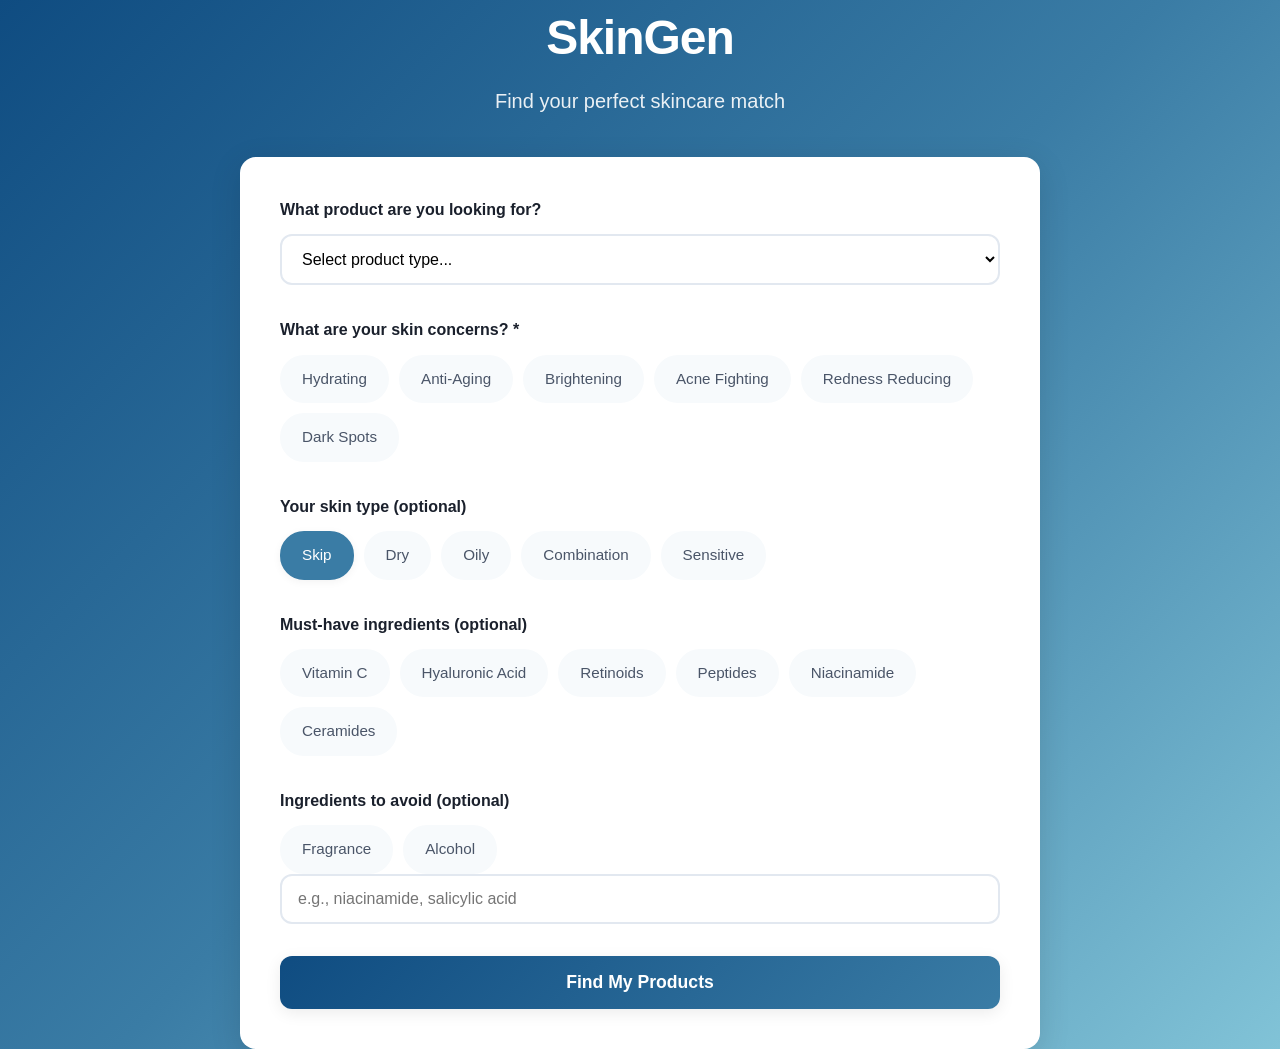
==== src/SkinGen.API/wwwroot/results.html @ 31e87563 "fixed wwwroot" ====
<!DOCTYPE html>
<html lang="en">
<head>
    <meta charset="UTF-8">
    <meta name="viewport" content="width=device-width, initial-scale=1.0">
    <title>SkinGen - Your Recommendations</title>
    <link rel="stylesheet" href="css/style.css">
</head>
<body class="results-page">
    <div class="container">
        <div class="results-header">
            <button class="btn-back" onclick="window.location.href='index.html'">
                ← New Search
            </button>
            <div id="resultsStats"></div>
        </div>

        <div id="resultsGrid" class="results-grid">
            <div class="loading">Finding your perfect products...</div>
        </div>
    </div>

    <script src="js/results.js"></script>
</body>
</html>
---- src/SkinGen.API/wwwroot/css/style.css ----
* {
    margin: 0;
    padding: 0;
    box-sizing: border-box;
}

:root {
    --gradient-start: #0f4c81;
    --gradient-mid: #3a7ca5;
    --gradient-end: #81c3d7;
    --text-dark: #1a202c;
    --text-light: #4a5568;
    --text-muted: #718096;
    --bg-light: #f7fafc;
    --card-bg: #ffffff;
    --border-radius: 16px;
    --shadow-sm: 0 2px 8px rgba(0, 0, 0, 0.05);
    --shadow-md: 0 4px 16px rgba(0, 0, 0, 0.08);
    --shadow-lg: 0 8px 32px rgba(0, 0, 0, 0.12);
}

body {
    font-family: -apple-system, BlinkMacSystemFont, 'Segoe UI', Roboto, 'Helvetica Neue', Arial, sans-serif;
    background: linear-gradient(135deg, var(--gradient-start) 0%, var(--gradient-mid) 50%, var(--gradient-end) 100%);
    min-height: 100vh;
    color: var(--text-dark);
    line-height: 1.6;
}

.section {
    display: none;
    padding: 40px 20px;
    min-height: 100vh;
}

.section.active {
    display: block;
}

.container {
    max-width: 800px;
    margin: 0 auto;
}

.header {
    text-align: center;
    margin-bottom: 40px;
    color: white;
}

.header h1 {
    font-size: 3rem;
    font-weight: 700;
    margin-bottom: 8px;
    letter-spacing: -1px;
}

.subtitle {
    font-size: 1.25rem;
    opacity: 0.9;
    font-weight: 300;
}

.form-card {
    background: var(--card-bg);
    border-radius: var(--border-radius);
    padding: 40px;
    box-shadow: var(--shadow-lg);
}

.form-group {
    margin-bottom: 32px;
}

.form-label {
    display: block;
    font-size: 1rem;
    font-weight: 600;
    color: var(--text-dark);
    margin-bottom: 12px;
}

.form-select,
.form-input {
    width: 100%;
    padding: 14px 16px;
    border: 2px solid #e2e8f0;
    border-radius: 12px;
    font-size: 1rem;
    transition: all 0.2s;
    background: white;
}

.form-select:focus,
.form-input:focus {
    outline: none;
    border-color: var(--gradient-mid);
    box-shadow: 0 0 0 3px rgba(58, 124, 165, 0.1);
}

.pill-group {
    display: flex;
    flex-wrap: wrap;
    gap: 10px;
}

.pill {
    display: inline-block;
    cursor: pointer;
}

.pill input {
    display: none;
}

.pill span {
    display: inline-block;
    padding: 10px 20px;
    background: var(--bg-light);
    border: 2px solid transparent;
    border-radius: 24px;
    font-size: 0.95rem;
    font-weight: 500;
    color: var(--text-light);
    transition: all 0.2s;
}

.pill input:checked + span {
    background: var(--gradient-mid);
    color: white;
    border-color: var(--gradient-mid);
    box-shadow: var(--shadow-sm);
}

.pill:hover span {
    border-color: var(--gradient-mid);
}

.btn-primary {
    width: 100%;
    padding: 16px 32px;
    background: linear-gradient(135deg, var(--gradient-start), var(--gradient-mid));
    color: white;
    border: none;
    border-radius: 12px;
    font-size: 1.1rem;
    font-weight: 600;
    cursor: pointer;
    transition: all 0.3s;
    box-shadow: var(--shadow-md);
}

.btn-primary:hover {
    transform: translateY(-2px);
    box-shadow: var(--shadow-lg);
}

.btn-primary:disabled {
    opacity: 0.6;
    cursor: not-allowed;
    transform: none;
}

.results-header {
    display: flex;
    justify-content: space-between;
    align-items: center;
    margin-bottom: 32px;
    color: white;
}

.btn-back {
    padding: 12px 24px;
    background: rgba(255, 255, 255, 0.2);
    backdrop-filter: blur(10px);
    color: white;
    border: 1px solid rgba(255, 255, 255, 0.3);
    border-radius: 10px;
    font-size: 1rem;
    font-weight: 500;
    cursor: pointer;
    transition: all 0.2s;
}

.btn-back:hover {
    background: rgba(255, 255, 255, 0.3);
}

#resultsStats {
    font-size: 1.1rem;
    font-weight: 300;
}

.results-grid {
    display: grid;
    grid-template-columns: 1fr;
    gap: 24px;
}

.product-card {
    background: var(--card-bg);
    border-radius: var(--border-radius);
    padding: 28px;
    box-shadow: var(--shadow-md);
    transition: all 0.3s;
    position: relative;
    overflow: hidden;
}

.product-card:hover {
    transform: translateY(-4px);
    box-shadow: var(--shadow-lg);
}

.product-rank {
    position: absolute;
    top: 20px;
    right: 20px;
    width: 40px;
    height: 40px;
    background: linear-gradient(135deg, var(--gradient-start), var(--gradient-mid));
    color: white;
    border-radius: 50%;
    display: flex;
    align-items: center;
    justify-content: center;
    font-weight: 700;
    font-size: 1.1rem;
}

.product-score {
    font-size: 4rem;
    font-weight: 700;
    background: linear-gradient(135deg, var(--gradient-start), var(--gradient-end));
    -webkit-background-clip: text;
    -webkit-text-fill-color: transparent;
    background-clip: text;
    line-height: 1;
    margin-bottom: 8px;
}

.product-name {
    font-size: 1.5rem;
    font-weight: 600;
    color: var(--text-dark);
    margin-bottom: 6px;
}

.product-brand {
    font-size: 1rem;
    color: var(--text-muted);
    margin-bottom: 24px;
}

.product-details {
    display: grid;
    grid-template-columns: repeat(auto-fit, minmax(200px, 1fr));
    gap: 16px;
    margin-top: 20px;
}

.detail-box {
    background: var(--bg-light);
    padding: 16px;
    border-radius: 12px;
}

.detail-box h4 {
    font-size: 0.8rem;
    text-transform: uppercase;
    letter-spacing: 0.5px;
    color: var(--text-muted);
    margin-bottom: 8px;
    font-weight: 600;
}

.detail-box ul {
    list-style: none;
}

.detail-box li {
    font-size: 0.95rem;
    color: var(--text-dark);
    padding: 4px 0;
}

.warning-box {
    background: #fff3cd;
    border-left: 4px solid #ffc107;
    padding: 16px;
    border-radius: 8px;
    margin-top: 20px;
}

.warning-box h4 {
    color: #856404;
    font-size: 0.9rem;
    margin-bottom: 8px;
}

.warning-box ul {
    list-style: none;
}

.warning-box li {
    color: #856404;
    font-size: 0.9rem;
    padding: 2px 0;
}

.no-results {
    background: var(--card-bg);
    border-radius: var(--border-radius);
    padding: 60px 40px;
    text-align: center;
    box-shadow: var(--shadow-md);
}

.no-results h2 {
    font-size: 2rem;
    margin-bottom: 12px;
    color: var(--text-dark);
}

.no-results p {
    font-size: 1.1rem;
    color: var(--text-light);
}
/* Add to your existing CSS */

.results-page {
    background: linear-gradient(135deg, var(--gradient-start) 0%, var(--gradient-mid) 50%, var(--gradient-end) 100%);
    min-height: 100vh;
    padding: 40px 20px;
}

.loading {
    background: var(--card-bg);
    border-radius: var(--border-radius);
    padding: 60px 40px;
    text-align: center;
    box-shadow: var(--shadow-md);
    font-size: 1.2rem;
    color: var(--text-light);
}

@media (max-width: 768px) {
    .header h1 {
        font-size: 2.5rem;
    }

    .form-card {
        padding: 24px;
    }

    .product-score {
        font-size: 3rem;
    }

    .product-card {
        padding: 20px;
    }

    .results-header {
        flex-direction: column;
        align-items: flex-start;
        gap: 16px;
    }
}
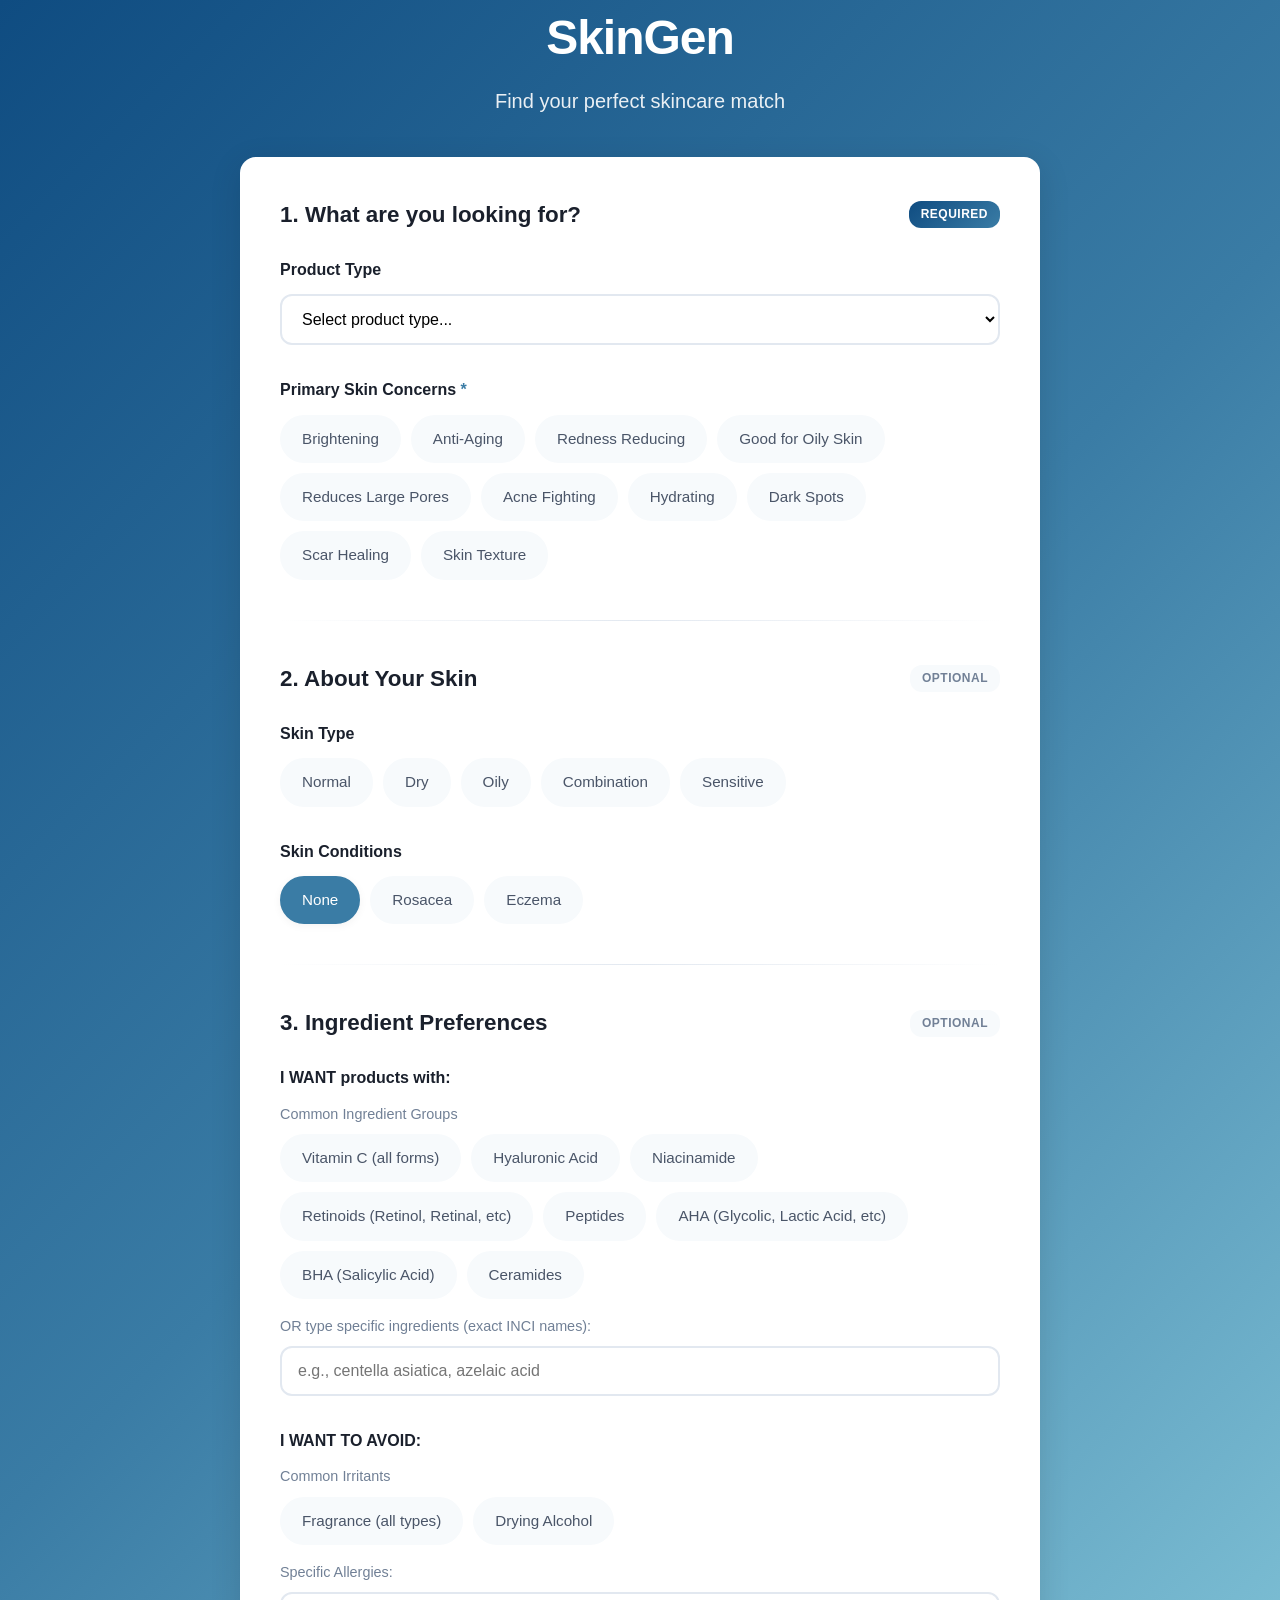
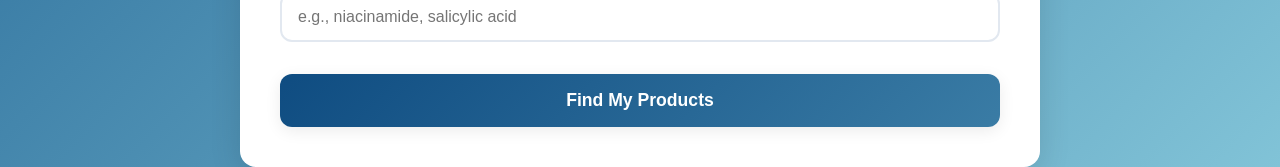
==== commit 91794e08: "working html css javascript website frontpagers" ====
--- a/src/SkinGen.API/wwwroot/results.html
+++ b/src/SkinGen.API/wwwroot/results.html
@@ -4,19 +4,22 @@
     <meta charset="UTF-8">
     <meta name="viewport" content="width=device-width, initial-scale=1.0">
     <title>SkinGen - Your Recommendations</title>
+    <link rel="stylesheet" href="https://cdn.jsdelivr.net/npm/bootstrap-icons@1.11.3/font/bootstrap-icons.min.css">
     <link rel="stylesheet" href="css/style.css">
 </head>
 <body class="results-page">
     <div class="container">
         <div class="results-header">
             <button class="btn-back" onclick="window.location.href='index.html'">
-                ← New Search
+                <i class="bi bi-arrow-left"></i> New Search
             </button>
             <div id="resultsStats"></div>
         </div>
 
         <div id="resultsGrid" class="results-grid">
-            <div class="loading">Finding your perfect products...</div>
+            <div class="loading">
+                <i class="bi bi-hourglass-split"></i> Finding your perfect products...
+            </div>
         </div>
     </div>
 
--- a/src/SkinGen.API/wwwroot/css/style.css
+++ b/src/SkinGen.API/wwwroot/css/style.css
@@ -37,6 +37,67 @@
     display: block;
 }
 
+/* SECTION HEADERS */
+
+.section-header {
+    display: flex;
+    justify-content: space-between;
+    align-items: center;
+    margin-bottom: 24px;
+    margin-top: 32px;
+}
+
+.section-header:first-child {
+    margin-top: 0;
+}
+
+.section-header h2 {
+    font-size: 1.4rem;
+    color: var(--text-dark);
+    margin: 0;
+    font-weight: 600;
+}
+
+.required-badge,
+.optional-badge {
+    padding: 4px 12px;
+    border-radius: 12px;
+    font-size: 0.75rem;
+    font-weight: 600;
+    text-transform: uppercase;
+    letter-spacing: 0.5px;
+}
+
+.required-badge {
+    background: linear-gradient(135deg, var(--gradient-start), var(--gradient-mid));
+    color: white;
+}
+
+.optional-badge {
+    background: var(--bg-light);
+    color: var(--text-muted);
+}
+
+.required {
+    color: var(--gradient-mid);
+    font-weight: 600;
+}
+
+.form-hint {
+    font-size: 0.9rem;
+    color: var(--text-muted);
+    margin-bottom: 8px;
+    font-weight: 500;
+}
+
+.section-divider {
+    height: 1px;
+    background: linear-gradient(to right, transparent, #e2e8f0, transparent);
+    margin: 40px 0;
+}
+
+/* CONTAINER & HEADER */
+
 .container {
     max-width: 800px;
     margin: 0 auto;
@@ -60,6 +121,8 @@
     opacity: 0.9;
     font-weight: 300;
 }
+
+/* FORM STYLES */
 
 .form-card {
     background: var(--card-bg);
@@ -159,6 +222,14 @@
     opacity: 0.6;
     cursor: not-allowed;
     transform: none;
+}
+
+/* RESULTS PAGE */
+
+.results-page {
+    background: linear-gradient(135deg, var(--gradient-start) 0%, var(--gradient-mid) 50%, var(--gradient-end) 100%);
+    min-height: 100vh;
+    padding: 40px 20px;
 }
 
 .results-header {
@@ -191,149 +262,6 @@
     font-weight: 300;
 }
 
-.results-grid {
-    display: grid;
-    grid-template-columns: 1fr;
-    gap: 24px;
-}
-
-.product-card {
-    background: var(--card-bg);
-    border-radius: var(--border-radius);
-    padding: 28px;
-    box-shadow: var(--shadow-md);
-    transition: all 0.3s;
-    position: relative;
-    overflow: hidden;
-}
-
-.product-card:hover {
-    transform: translateY(-4px);
-    box-shadow: var(--shadow-lg);
-}
-
-.product-rank {
-    position: absolute;
-    top: 20px;
-    right: 20px;
-    width: 40px;
-    height: 40px;
-    background: linear-gradient(135deg, var(--gradient-start), var(--gradient-mid));
-    color: white;
-    border-radius: 50%;
-    display: flex;
-    align-items: center;
-    justify-content: center;
-    font-weight: 700;
-    font-size: 1.1rem;
-}
-
-.product-score {
-    font-size: 4rem;
-    font-weight: 700;
-    background: linear-gradient(135deg, var(--gradient-start), var(--gradient-end));
-    -webkit-background-clip: text;
-    -webkit-text-fill-color: transparent;
-    background-clip: text;
-    line-height: 1;
-    margin-bottom: 8px;
-}
-
-.product-name {
-    font-size: 1.5rem;
-    font-weight: 600;
-    color: var(--text-dark);
-    margin-bottom: 6px;
-}
-
-.product-brand {
-    font-size: 1rem;
-    color: var(--text-muted);
-    margin-bottom: 24px;
-}
-
-.product-details {
-    display: grid;
-    grid-template-columns: repeat(auto-fit, minmax(200px, 1fr));
-    gap: 16px;
-    margin-top: 20px;
-}
-
-.detail-box {
-    background: var(--bg-light);
-    padding: 16px;
-    border-radius: 12px;
-}
-
-.detail-box h4 {
-    font-size: 0.8rem;
-    text-transform: uppercase;
-    letter-spacing: 0.5px;
-    color: var(--text-muted);
-    margin-bottom: 8px;
-    font-weight: 600;
-}
-
-.detail-box ul {
-    list-style: none;
-}
-
-.detail-box li {
-    font-size: 0.95rem;
-    color: var(--text-dark);
-    padding: 4px 0;
-}
-
-.warning-box {
-    background: #fff3cd;
-    border-left: 4px solid #ffc107;
-    padding: 16px;
-    border-radius: 8px;
-    margin-top: 20px;
-}
-
-.warning-box h4 {
-    color: #856404;
-    font-size: 0.9rem;
-    margin-bottom: 8px;
-}
-
-.warning-box ul {
-    list-style: none;
-}
-
-.warning-box li {
-    color: #856404;
-    font-size: 0.9rem;
-    padding: 2px 0;
-}
-
-.no-results {
-    background: var(--card-bg);
-    border-radius: var(--border-radius);
-    padding: 60px 40px;
-    text-align: center;
-    box-shadow: var(--shadow-md);
-}
-
-.no-results h2 {
-    font-size: 2rem;
-    margin-bottom: 12px;
-    color: var(--text-dark);
-}
-
-.no-results p {
-    font-size: 1.1rem;
-    color: var(--text-light);
-}
-/* Add to your existing CSS */
-
-.results-page {
-    background: linear-gradient(135deg, var(--gradient-start) 0%, var(--gradient-mid) 50%, var(--gradient-end) 100%);
-    min-height: 100vh;
-    padding: 40px 20px;
-}
-
 .loading {
     background: var(--card-bg);
     border-radius: var(--border-radius);
@@ -344,6 +272,559 @@
     color: var(--text-light);
 }
 
+/* PRODUCT CARDS - NEW DESIGN */
+
+.results-grid {
+    display: grid;
+    grid-template-columns: 1fr;
+    gap: 24px;
+    max-width: 700px;
+    margin: 0 auto;
+}
+
+.product-card {
+    background: var(--card-bg);
+    border-radius: var(--border-radius);
+    padding: 32px;
+    box-shadow: var(--shadow-md);
+    transition: all 0.3s;
+    position: relative;
+    overflow: hidden;
+}
+
+.product-card:hover {
+    transform: translateY(-4px);
+    box-shadow: var(--shadow-lg);
+}
+
+.product-rank {
+    position: absolute;
+    top: 24px;
+    right: 24px;
+    width: 48px;
+    height: 48px;
+    background: linear-gradient(135deg, var(--gradient-start), var(--gradient-mid));
+    color: white;
+    border-radius: 50%;
+    display: flex;
+    align-items: center;
+    justify-content: center;
+    font-weight: 700;
+    font-size: 1.2rem;
+    box-shadow: var(--shadow-sm);
+}
+
+.product-score {
+    font-size: 4rem;
+    font-weight: 700;
+    background: linear-gradient(135deg, var(--gradient-start), var(--gradient-end));
+    -webkit-background-clip: text;
+    -webkit-text-fill-color: transparent;
+    background-clip: text;
+    line-height: 1;
+    margin-bottom: 12px;
+}
+
+.product-header-info {
+    margin-bottom: 28px;
+}
+
+.product-name {
+    font-size: 1.3rem;
+    font-weight: 600;
+    color: var(--text-dark);
+    margin-bottom: 8px;
+    line-height: 1.3;
+    padding-right: 60px;
+}
+
+.product-meta {
+    display: flex;
+    align-items: center;
+    gap: 12px;
+    flex-wrap: wrap;
+}
+
+.product-brand {
+    font-size: 1.1rem;
+    font-weight: 600;
+    color: var(--gradient-mid);
+}
+
+.product-type {
+    font-size: 1rem;
+    color: var(--text-muted);
+    padding-left: 12px;
+    border-left: 2px solid #e2e8f0;
+}
+
+.product-details {
+    display: grid;
+    grid-template-columns: 1fr 1fr;
+    gap: 16px;
+    margin-bottom: 24px;
+}
+
+.detail-box {
+    background: var(--bg-light);
+    padding: 16px;
+    border-radius: 12px;
+}
+
+.detail-box h4 {
+    font-size: 0.75rem;
+    text-transform: uppercase;
+    letter-spacing: 0.5px;
+    color: var(--text-muted);
+    margin-bottom: 10px;
+    font-weight: 700;
+}
+
+.detail-box ul {
+    list-style: none;
+}
+
+.detail-box li {
+    font-size: 0.95rem;
+    color: var(--text-dark);
+    padding: 3px 0;
+    display: flex;
+    align-items: center;
+    gap: 6px;
+}
+
+.detail-box li::before {
+    content: "";
+    width: 4px;
+    height: 4px;
+    background: var(--gradient-mid);
+    border-radius: 50%;
+    flex-shrink: 0;
+}
+
+.check-icon {
+    color: #10b981;
+    font-weight: bold;
+}
+
+.cross-icon {
+    color: #ef4444;
+    font-weight: bold;
+}
+
+.manufacturer-claims {
+    background: var(--bg-light);
+    padding: 16px;
+    border-radius: 12px;
+    margin-bottom: 16px;
+}
+
+.manufacturer-claims h4 {
+    font-size: 0.75rem;
+    text-transform: uppercase;
+    letter-spacing: 0.5px;
+    color: var(--text-muted);
+    margin-bottom: 10px;
+    font-weight: 700;
+}
+
+.manufacturer-claims ul {
+    list-style: none;
+    display: flex;
+    flex-wrap: wrap;
+    gap: 8px;
+}
+
+.manufacturer-claims li {
+    background: white;
+    padding: 6px 14px;
+    border-radius: 16px;
+    font-size: 0.9rem;
+    color: var(--text-dark);
+    border: 1px solid #e2e8f0;
+}
+
+.ingredients-section {
+    background: var(--bg-light);
+    padding: 16px;
+    border-radius: 12px;
+    margin-bottom: 16px;
+}
+
+.ingredients-section h4 {
+    font-size: 0.75rem;
+    text-transform: uppercase;
+    letter-spacing: 0.5px;
+    color: var(--text-muted);
+    margin-bottom: 10px;
+    font-weight: 700;
+}
+
+.ingredients-list {
+    font-size: 0.85rem;
+    color: var(--text-light);
+    line-height: 1.6;
+    max-height: 80px;
+    overflow-y: auto;
+    padding-right: 8px;
+}
+
+.ingredients-list::-webkit-scrollbar {
+    width: 6px;
+}
+
+.ingredients-list::-webkit-scrollbar-track {
+    background: #f1f1f1;
+    border-radius: 10px;
+}
+
+.ingredients-list::-webkit-scrollbar-thumb {
+    background: var(--gradient-mid);
+    border-radius: 10px;
+}
+
+.warning-box {
+    background: #fff3cd;
+    border-left: 4px solid #ffc107;
+    padding: 16px;
+    border-radius: 8px;
+}
+
+.warning-box h4 {
+    color: #856404;
+    font-size: 0.85rem;
+    margin-bottom: 8px;
+    font-weight: 600;
+}
+
+.warning-box ul {
+    list-style: none;
+}
+
+.warning-box li {
+    color: #856404;
+    font-size: 0.9rem;
+    padding: 3px 0;
+    display: flex;
+    align-items: center;
+    gap: 6px;
+}
+
+.warning-box li::before {
+    content: "⚠️";
+    flex-shrink: 0;
+}
+
+.no-results {
+    background: var(--card-bg);
+    border-radius: var(--border-radius);
+    padding: 60px 40px;
+    text-align: center;
+    box-shadow: var(--shadow-md);
+}
+
+.no-results h2 {
+    font-size: 2rem;
+    margin-bottom: 12px;
+    color: var(--text-dark);
+}
+
+.no-results p {
+    font-size: 1.1rem;
+    color: var(--text-light);
+}
+/* SKIN TYPE COMPATIBILITY */
+
+.skin-compatibility {
+    padding: 16px;
+    border-radius: 12px;
+    margin-bottom: 20px;
+    border-left: 4px solid;
+}
+
+.skin-compatibility.compatible {
+    background: #d1fae5;
+    border-color: #10b981;
+}
+
+.skin-compatibility.warning {
+    background: #fef3c7;
+    border-color: #f59e0b;
+}
+
+.skin-compatibility h4 {
+    font-size: 0.85rem;
+    text-transform: uppercase;
+    letter-spacing: 0.5px;
+    margin-bottom: 6px;
+    font-weight: 600;
+}
+
+.skin-compatibility.compatible h4 {
+    color: #065f46;
+}
+
+.skin-compatibility.warning h4 {
+    color: #92400e;
+}
+
+.skin-compatibility p {
+    margin: 0;
+    font-size: 0.95rem;
+}
+
+.skin-compatibility.compatible p {
+    color: #047857;
+}
+
+.skin-compatibility.warning p {
+    color: #b45309;
+}
+
+/* SAFETY SECTION */
+
+.safety-section {
+    background: var(--bg-light);
+    padding: 16px;
+    border-radius: 12px;
+    margin-bottom: 20px;
+}
+
+.safety-section h4 {
+    font-size: 0.75rem;
+    text-transform: uppercase;
+    letter-spacing: 0.5px;
+    color: var(--text-muted);
+    margin-bottom: 12px;
+    font-weight: 700;
+}
+
+.safety-grid {
+    display: grid;
+    grid-template-columns: repeat(auto-fit, minmax(150px, 1fr));
+    gap: 10px;
+}
+
+.safety-item {
+    display: flex;
+    align-items: center;
+    gap: 8px;
+    padding: 8px 12px;
+    border-radius: 8px;
+    font-size: 0.9rem;
+    font-weight: 500;
+}
+
+.safety-item.safe {
+    background: #d1fae5;
+    color: #065f46;
+}
+
+.safety-item.unsafe {
+    background: #fee2e2;
+    color: #991b1b;
+}
+
+.safety-item i {
+    font-size: 1.1rem;
+}
+
+/* WHY THIS MATCHES */
+
+.why-matches {
+    background: var(--bg-light);
+    padding: 20px;
+    border-radius: 12px;
+    margin-bottom: 20px;
+}
+
+.why-matches h4 {
+    font-size: 0.75rem;
+    text-transform: uppercase;
+    letter-spacing: 0.5px;
+    color: var(--text-muted);
+    margin-bottom: 16px;
+    font-weight: 700;
+}
+
+.concern-match {
+    margin-bottom: 16px;
+    padding-bottom: 16px;
+    border-bottom: 1px solid #e2e8f0;
+}
+
+.concern-match:last-child {
+    margin-bottom: 0;
+    padding-bottom: 0;
+    border-bottom: none;
+}
+
+.concern-name {
+    font-size: 1rem;
+    font-weight: 600;
+    color: var(--gradient-mid);
+    margin-bottom: 8px;
+    display: flex;
+    align-items: center;
+    gap: 6px;
+}
+
+.ingredient-category {
+    margin-left: 24px;
+    margin-bottom: 6px;
+    font-size: 0.9rem;
+}
+
+.category-label {
+    font-weight: 600;
+    color: var(--text-dark);
+}
+
+.ingredient-items {
+    color: var(--text-light);
+}
+
+/* PRODUCT META ICONS */
+
+.product-meta i {
+    font-size: 0.9rem;
+    margin-right: 4px;
+}
+
+.product-country {
+    font-size: 0.95rem;
+    color: var(--text-muted);
+    padding-left: 12px;
+    border-left: 2px solid #e2e8f0;
+}
+
+/* MANUFACTURER CLAIMS WITH ICONS */
+
+.manufacturer-claims {
+    background: var(--bg-light);
+    padding: 16px;
+    border-radius: 12px;
+    margin-bottom: 16px;
+}
+
+.manufacturer-claims h4 {
+    font-size: 0.75rem;
+    text-transform: uppercase;
+    letter-spacing: 0.5px;
+    color: var(--text-muted);
+    margin-bottom: 12px;
+    font-weight: 700;
+}
+
+.manufacturer-claims ul {
+    list-style: none;
+    display: grid;
+    grid-template-columns: repeat(auto-fill, minmax(180px, 1fr));
+    gap: 8px;
+}
+
+.manufacturer-claims li {
+    background: white;
+    padding: 8px 12px;
+    border-radius: 12px;
+    font-size: 0.9rem;
+    color: var(--text-dark);
+    border: 1px solid #e2e8f0;
+    display: flex;
+    align-items: center;
+    gap: 6px;
+}
+
+.manufacturer-claims li i {
+    color: var(--gradient-mid);
+    flex-shrink: 0;
+}
+
+/* INGREDIENTS SECTION */
+
+.ingredients-section {
+    background: var(--bg-light);
+    padding: 16px;
+    border-radius: 12px;
+    margin-bottom: 16px;
+}
+
+.ingredients-section h4 {
+    font-size: 0.75rem;
+    text-transform: uppercase;
+    letter-spacing: 0.5px;
+    color: var(--text-muted);
+    margin-bottom: 10px;
+    font-weight: 700;
+}
+
+.ingredients-list {
+    font-size: 0.85rem;
+    color: var(--text-light);
+    line-height: 1.8;
+    max-height: 120px;
+    overflow-y: auto;
+    padding-right: 8px;
+}
+
+.ingredients-list::-webkit-scrollbar {
+    width: 6px;
+}
+
+.ingredients-list::-webkit-scrollbar-track {
+    background: #f1f1f1;
+    border-radius: 10px;
+}
+
+.ingredients-list::-webkit-scrollbar-thumb {
+    background: var(--gradient-mid);
+    border-radius: 10px;
+}
+/* COLLAPSIBLE SECTIONS */
+
+.collapsible-section {
+    margin-top: 20px;
+}
+
+.collapsible-trigger {
+    width: 100%;
+    padding: 12px 16px;
+    background: var(--bg-light);
+    border: 2px solid #e2e8f0;
+    border-radius: 10px;
+    font-size: 0.95rem;
+    font-weight: 600;
+    color: var(--gradient-mid);
+    cursor: pointer;
+    transition: all 0.2s;
+    display: flex;
+    align-items: center;
+    gap: 8px;
+}
+
+.collapsible-trigger:hover {
+    background: #e2e8f0;
+    border-color: var(--gradient-mid);
+}
+
+.collapsible-trigger i {
+    transition: transform 0.2s;
+}
+
+.collapsible-content {
+    max-height: 0;
+    overflow: hidden;
+    transition: max-height 0.3s ease-out;
+}
+
+.collapsible-content.expanded {
+    max-height: 2000px;
+    padding-top: 16px;
+    transition: max-height 0.5s ease-in;
+}
+
+/* RESPONSIVE */
+
 @media (max-width: 768px) {
     .header h1 {
         font-size: 2.5rem;
@@ -358,7 +839,19 @@
     }
 
     .product-card {
-        padding: 20px;
+        padding: 24px;
+    }
+
+    .product-details {
+        grid-template-columns: 1fr;
+    }
+
+    .product-name {
+        font-size: 1.1rem;
+    }
+
+    .product-brand {
+        font-size: 1rem;
     }
 
     .results-header {
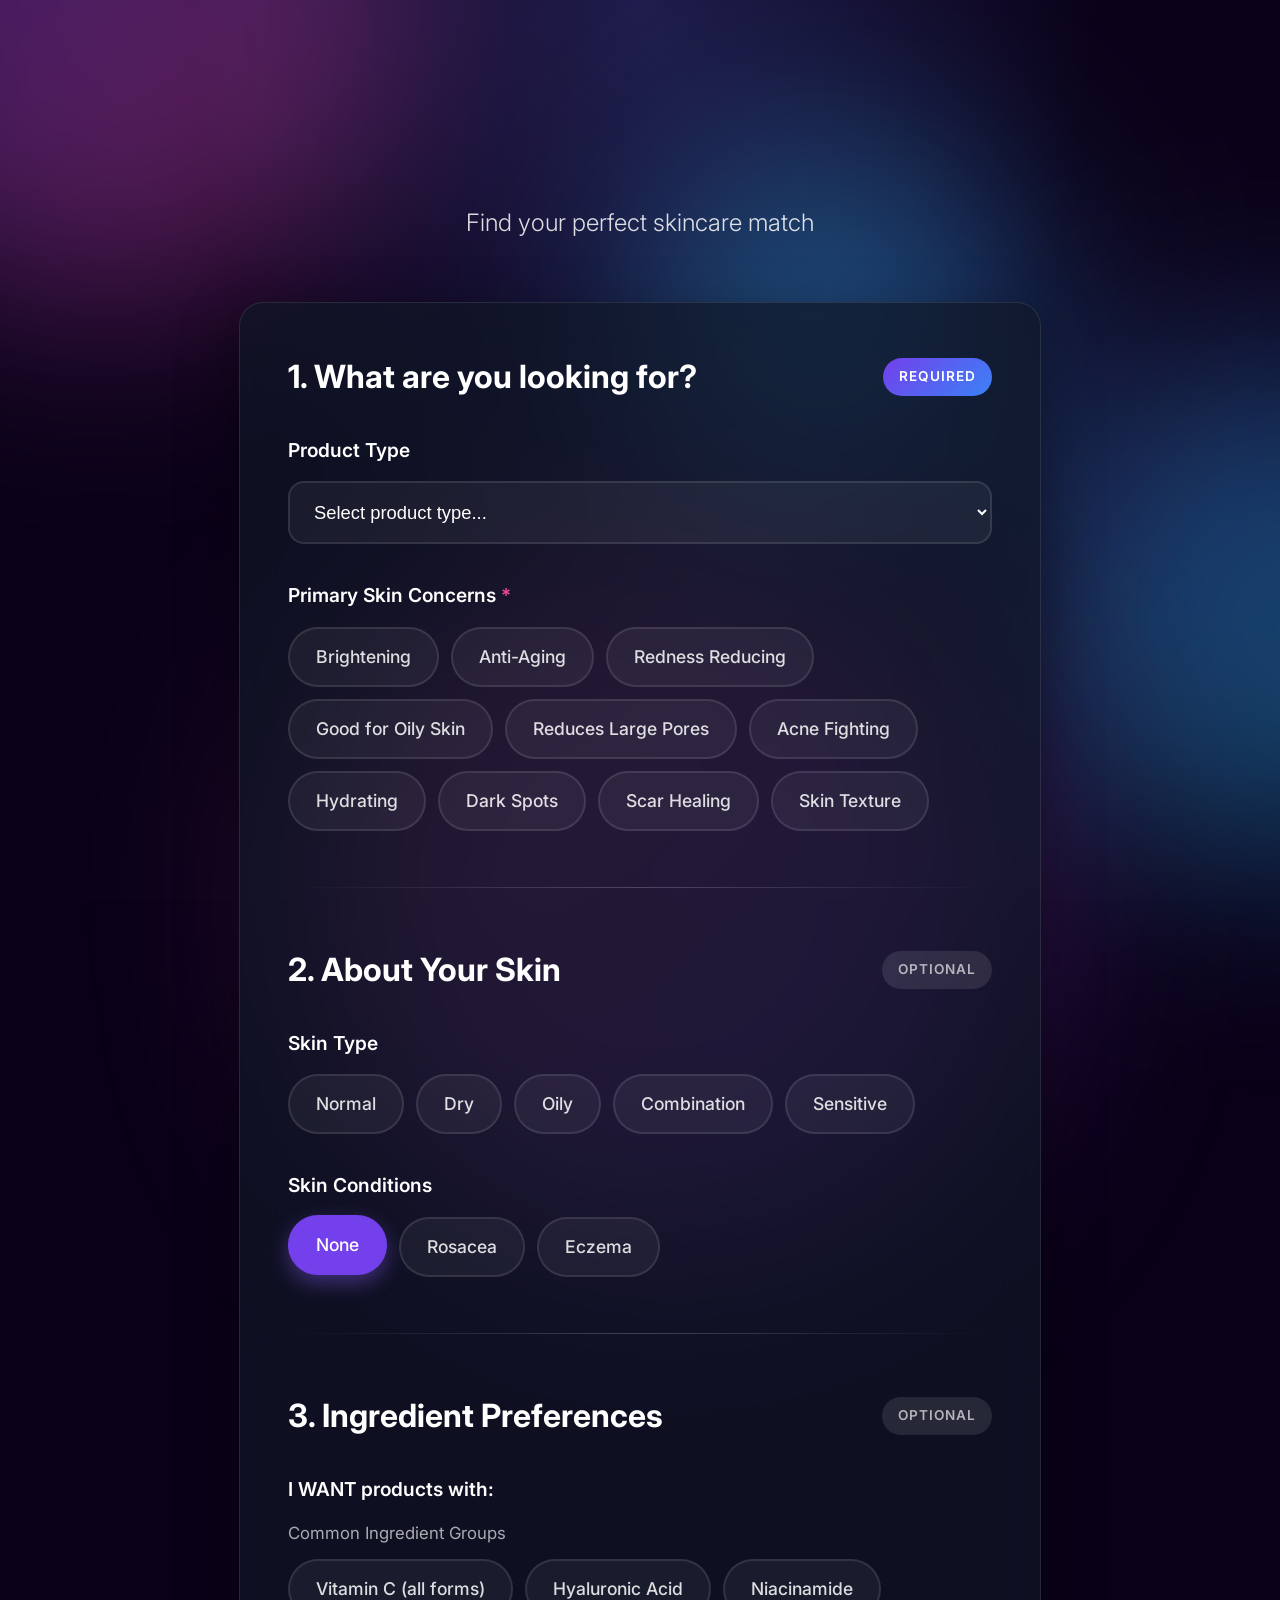
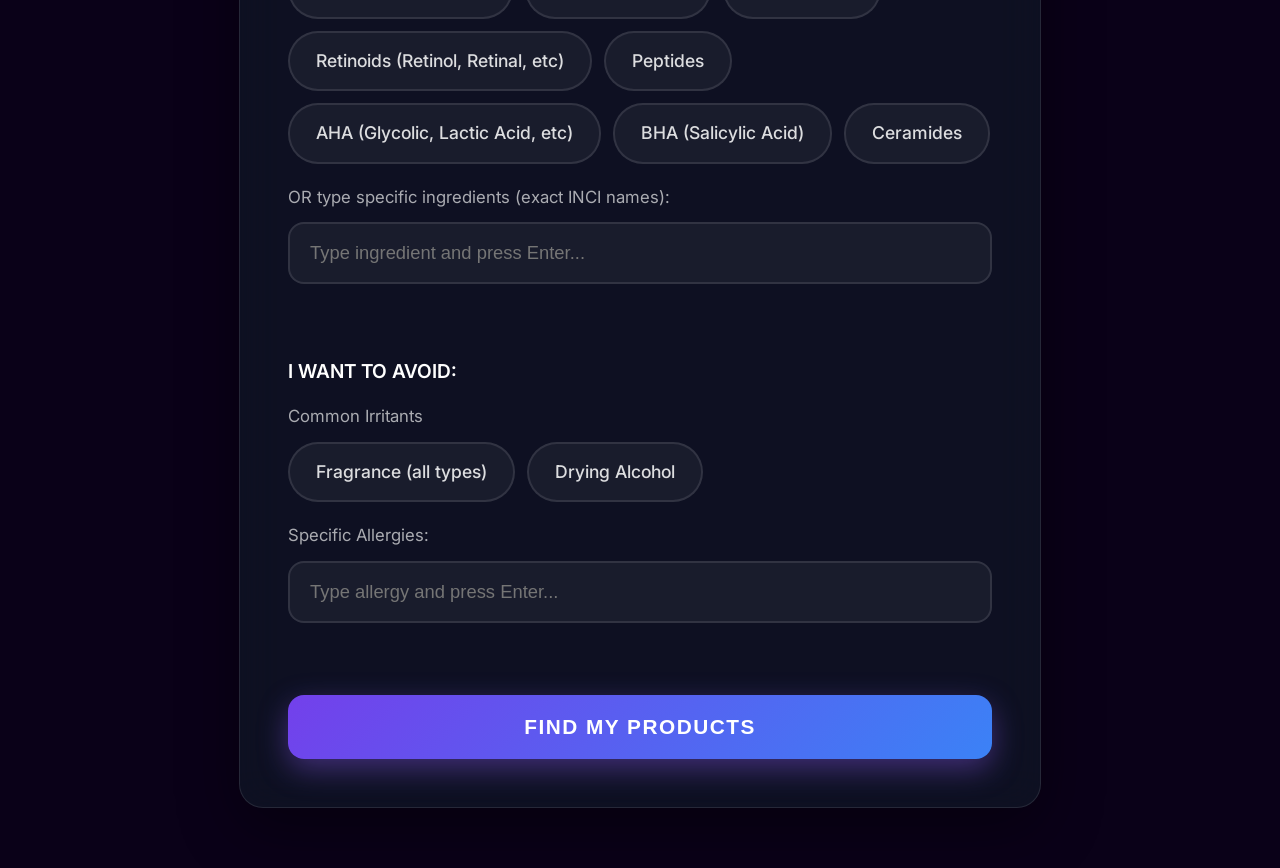
==== commit 81a898ae: "fixes in ui/uix" ====
--- a/src/SkinGen.API/wwwroot/results.html
+++ b/src/SkinGen.API/wwwroot/results.html
@@ -8,6 +8,14 @@
     <link rel="stylesheet" href="css/style.css">
 </head>
 <body class="results-page">
+    <!-- Animated Background -->
+    <div class="gradient-bg">
+        <div class="gradient-blob blob-1"></div>
+        <div class="gradient-blob blob-2"></div>
+        <div class="gradient-blob blob-3"></div>
+        <div class="gradient-blob blob-4"></div>
+    </div>
+
     <div class="container">
         <div class="results-header">
             <button class="btn-back" onclick="window.location.href='index.html'">
--- a/src/SkinGen.API/wwwroot/css/style.css
+++ b/src/SkinGen.API/wwwroot/css/style.css
@@ -1,3 +1,5 @@
+@import url('https://fonts.googleapis.com/css2?family=Inter:wght@300;400;500;600;700;800;900&display=swap');
+
 * {
     margin: 0;
     padding: 0;
@@ -5,46 +7,294 @@
 }
 
 :root {
-    --gradient-start: #0f4c81;
-    --gradient-mid: #3a7ca5;
-    --gradient-end: #81c3d7;
-    --text-dark: #1a202c;
-    --text-light: #4a5568;
-    --text-muted: #718096;
-    --bg-light: #f7fafc;
-    --card-bg: #ffffff;
-    --border-radius: 16px;
-    --shadow-sm: 0 2px 8px rgba(0, 0, 0, 0.05);
-    --shadow-md: 0 4px 16px rgba(0, 0, 0, 0.08);
-    --shadow-lg: 0 8px 32px rgba(0, 0, 0, 0.12);
+    --purple: #7340eb;
+    --blue: #3b82f6;
+    --pink: #ec4899;
+    --cyan: #06b6d4;
+    
+    --text-primary: #ffffff;
+    --text-secondary: rgba(255, 255, 255, 0.85);
+    --text-muted: rgba(255, 255, 255, 0.65);
+    
+    --success: #10b981;
+    --warning: #f59e0b;
+    --danger: #ef4444;
 }
 
 body {
-    font-family: -apple-system, BlinkMacSystemFont, 'Segoe UI', Roboto, 'Helvetica Neue', Arial, sans-serif;
-    background: linear-gradient(135deg, var(--gradient-start) 0%, var(--gradient-mid) 50%, var(--gradient-end) 100%);
+    font-family: 'Inter', sans-serif;
+    background: #0a0118;
     min-height: 100vh;
-    color: var(--text-dark);
+    color: var(--text-primary);
     line-height: 1.6;
-}
-
-.section {
-    display: none;
-    padding: 40px 20px;
-    min-height: 100vh;
-}
-
-.section.active {
-    display: block;
-}
-
-/* SECTION HEADERS */
+    position: relative;
+    overflow-x: hidden;
+}
+
+/* ========================================
+   ANIMATED GRADIENT BACKGROUND
+======================================== */
+
+.gradient-bg {
+    position: fixed;
+    top: 0;
+    left: 0;
+    width: 100%;
+    height: 100%;
+    z-index: 0;
+    background: radial-gradient(ellipse at top, #1e1b4b 0%, #0a0118 50%);
+}
+
+.gradient-blob {
+    position: absolute;
+    border-radius: 50%;
+    filter: blur(100px);
+    opacity: 0.4;
+    mix-blend-mode: screen;
+}
+
+.blob-1 {
+    width: 600px;
+    height: 600px;
+    background: linear-gradient(135deg, var(--purple), var(--pink));
+    top: -300px;
+    left: -200px;
+    animation: float 25s ease-in-out infinite;
+}
+
+.blob-2 {
+    width: 500px;
+    height: 500px;
+    background: linear-gradient(135deg, var(--blue), var(--cyan));
+    top: 40%;
+    right: -250px;
+    animation: float 20s ease-in-out infinite reverse;
+    animation-delay: -5s;
+}
+
+.blob-3 {
+    width: 700px;
+    height: 700px;
+    background: linear-gradient(135deg, var(--pink), var(--purple));
+    bottom: -350px;
+    left: 25%;
+    animation: float 30s ease-in-out infinite;
+    animation-delay: -10s;
+}
+
+.blob-4 {
+    width: 400px;
+    height: 400px;
+    background: linear-gradient(135deg, var(--cyan), var(--blue));
+    top: 15%;
+    left: 50%;
+    animation: float 22s ease-in-out infinite reverse;
+    animation-delay: -15s;
+}
+
+@keyframes float {
+    0%, 100% {
+        transform: translate(0, 0) rotate(0deg) scale(1);
+    }
+    25% {
+        transform: translate(100px, -100px) rotate(90deg) scale(1.1);
+    }
+    50% {
+        transform: translate(-50px, 100px) rotate(180deg) scale(0.9);
+    }
+    75% {
+        transform: translate(-100px, -50px) rotate(270deg) scale(1.05);
+    }
+}
+
+/* ========================================
+   LAYOUT
+======================================== */
+
+.container {
+    max-width: 850px;
+    margin: 0 auto;
+    padding: 60px 24px;
+    position: relative;
+    z-index: 1;
+}
+
+.header {
+    text-align: center;
+    margin-bottom: 60px;
+}
+
+.header h1 {
+    font-size: 5rem;
+    font-weight: 900;
+    background: linear-gradient(135deg, var(--purple));
+    -webkit-background-clip: text;
+    -webkit-text-fill-color: transparent;
+    background-clip: text;
+    margin-bottom: 16px;
+    letter-spacing: -3px;
+}
+
+.subtitle {
+    font-size: 1.5rem;
+    color: var(--text-secondary);
+    font-weight: 300;
+}
+/* UNIFIED COMPATIBILITY SECTION */
+
+.compatibility-section {
+    background: rgba(255, 255, 255, 0.05);
+    padding: 24px;
+    border-radius: 16px;
+    margin-bottom: 28px;
+}
+
+.compatibility-section h4 {
+    font-size: 1rem;
+    text-transform: uppercase;
+    letter-spacing: 1px;
+    color: var(--text-muted);
+    margin-bottom: 16px;
+    font-weight: 700;
+}
+
+.compatibility-status {
+    display: flex;
+    align-items: center;
+    gap: 12px;
+    padding: 14px 18px;
+    border-radius: 12px;
+    font-size: 1.15rem;
+    font-weight: 600;
+    margin-bottom: 20px;
+}
+
+.compatibility-status.compatible {
+    background: rgba(16, 185, 129, 0.15);
+    color: var(--success);
+    border-left: 4px solid var(--success);
+}
+
+.compatibility-status.warning {
+    background: rgba(245, 158, 11, 0.15);
+    color: var(--warning);
+    border-left: 4px solid var(--warning);
+}
+
+.compatibility-status i {
+    font-size: 1.4rem;
+}
+
+.warnings-list {
+    margin-top: 20px;
+    padding: 16px;
+    background: rgba(245, 158, 11, 0.08);
+    border-radius: 12px;
+}
+
+.warnings-list h5 {
+    font-size: 0.95rem;
+    font-weight: 700;
+    color: var(--warning);
+    margin-bottom: 10px;
+    display: flex;
+    align-items: center;
+    gap: 8px;
+}
+
+.warnings-list ul {
+    list-style: none;
+    padding-left: 0;
+}
+
+.warnings-list li {
+    font-size: 1.05rem;
+    color: var(--text-secondary);
+    padding: 4px 0;
+    padding-left: 24px;
+    position: relative;
+}
+
+.warnings-list li::before {
+    content: "•";
+    position: absolute;
+    left: 8px;
+    color: var(--warning);
+    font-weight: bold;
+}
+
+/* INGREDIENT BREAKDOWN */
+
+.ingredient-breakdown {
+    background: rgba(255, 255, 255, 0.05);
+    padding: 20px;
+    border-radius: 12px;
+    margin-bottom: 16px;
+}
+
+.ingredient-breakdown h4 {
+    font-size: 0.95rem;
+    text-transform: uppercase;
+    letter-spacing: 1px;
+    color: var(--text-muted);
+    margin-bottom: 20px;
+    font-weight: 700;
+}
+
+.breakdown-group {
+    margin-bottom: 20px;
+}
+
+.breakdown-group:last-child {
+    margin-bottom: 0;
+}
+
+.breakdown-group h5 {
+    font-size: 1.1rem;
+    font-weight: 700;
+    color: var(--purple);
+    margin-bottom: 10px;
+}
+
+.breakdown-category {
+    margin-left: 16px;
+    margin-bottom: 8px;
+    font-size: 1rem;
+    line-height: 1.8;
+}
+
+.breakdown-label {
+    font-weight: 600;
+    color: var(--text-secondary);
+}
+
+.breakdown-items {
+    color: var(--text-muted);
+}
+/* ========================================
+   GLASSMORPHIC CARDS
+======================================== */
+
+.form-card,
+.product-card {
+    background: rgba(17, 24, 39, 0.7);
+    backdrop-filter: blur(20px);
+    border: 1px solid rgba(255, 255, 255, 0.1);
+    border-radius: 24px;
+    padding: 48px;
+    box-shadow: 0 20px 60px rgba(0, 0, 0, 0.4);
+}
+
+/* ========================================
+   FORM SECTIONS
+======================================== */
 
 .section-header {
     display: flex;
     justify-content: space-between;
     align-items: center;
-    margin-bottom: 24px;
-    margin-top: 32px;
+    margin-bottom: 32px;
+    margin-top: 48px;
 }
 
 .section-header:first-child {
@@ -52,605 +302,410 @@
 }
 
 .section-header h2 {
-    font-size: 1.4rem;
-    color: var(--text-dark);
-    margin: 0;
-    font-weight: 600;
+    font-size: 2rem;
+    font-weight: 700;
 }
 
 .required-badge,
 .optional-badge {
-    padding: 4px 12px;
-    border-radius: 12px;
-    font-size: 0.75rem;
+    padding: 8px 16px;
+    border-radius: 20px;
+    font-size: 0.85rem;
     font-weight: 600;
     text-transform: uppercase;
-    letter-spacing: 0.5px;
+    letter-spacing: 1px;
 }
 
 .required-badge {
-    background: linear-gradient(135deg, var(--gradient-start), var(--gradient-mid));
-    color: white;
+    background: linear-gradient(135deg, var(--purple), var(--blue));
 }
 
 .optional-badge {
-    background: var(--bg-light);
+    background: rgba(255, 255, 255, 0.1);
     color: var(--text-muted);
 }
 
-.required {
-    color: var(--gradient-mid);
-    font-weight: 600;
-}
-
-.form-hint {
-    font-size: 0.9rem;
-    color: var(--text-muted);
-    margin-bottom: 8px;
-    font-weight: 500;
-}
-
-.section-divider {
-    height: 1px;
-    background: linear-gradient(to right, transparent, #e2e8f0, transparent);
-    margin: 40px 0;
-}
-
-/* CONTAINER & HEADER */
-
-.container {
-    max-width: 800px;
-    margin: 0 auto;
-}
-
-.header {
-    text-align: center;
-    margin-bottom: 40px;
-    color: white;
-}
-
-.header h1 {
-    font-size: 3rem;
-    font-weight: 700;
-    margin-bottom: 8px;
-    letter-spacing: -1px;
-}
-
-.subtitle {
-    font-size: 1.25rem;
-    opacity: 0.9;
-    font-weight: 300;
-}
-
-/* FORM STYLES */
-
-.form-card {
-    background: var(--card-bg);
-    border-radius: var(--border-radius);
-    padding: 40px;
-    box-shadow: var(--shadow-lg);
-}
-
 .form-group {
-    margin-bottom: 32px;
+    margin-bottom: 36px;
 }
 
 .form-label {
     display: block;
-    font-size: 1rem;
+    font-size: 1.2rem;
     font-weight: 600;
-    color: var(--text-dark);
+    margin-bottom: 16px;
+}
+
+.required {
+    color: var(--pink);
+}
+
+.form-hint {
+    font-size: 1.05rem;
+    color: var(--text-muted);
     margin-bottom: 12px;
 }
 
 .form-select,
 .form-input {
     width: 100%;
-    padding: 14px 16px;
-    border: 2px solid #e2e8f0;
-    border-radius: 12px;
-    font-size: 1rem;
-    transition: all 0.2s;
-    background: white;
-}
-
+    padding: 18px 20px;
+    background: rgba(255, 255, 255, 0.05);
+    border: 2px solid rgba(255, 255, 255, 0.1);
+    border-radius: 16px;
+    font-size: 1.15rem;
+    color: var(--text-primary);
+    transition: all 0.3s;
+}
+/* ADD THIS */
+.form-select option {
+    background: #1a1a3e;
+    color: white;
+    padding: 10px;
+}
 .form-select:focus,
 .form-input:focus {
     outline: none;
-    border-color: var(--gradient-mid);
-    box-shadow: 0 0 0 3px rgba(58, 124, 165, 0.1);
+    background: rgba(255, 255, 255, 0.08);
+    border-color: var(--purple);
+    box-shadow: 0 0 0 4px rgba(139, 92, 246, 0.2);
 }
 
 .pill-group {
+    display: flex;
+    flex-wrap: wrap;
+    gap: 12px;
+}
+
+.pill {
+    cursor: pointer;
+}
+
+.pill input {
+    display: none;
+}
+
+.pill span {
+    display: inline-block;
+    padding: 14px 26px;
+    background: rgba(255, 255, 255, 0.05);
+    border: 2px solid rgba(255, 255, 255, 0.1);
+    border-radius: 30px;
+    font-size: 1.1rem;
+    font-weight: 500;
+    color: var(--text-secondary);
+    transition: all 0.3s;
+}
+
+.pill input:checked + span {
+    background: var(--purple);  /* Solid color instead of gradient */
+    border-color: var(--purple);
+    color: white;
+    box-shadow: 0 8px 20px rgba(139, 92, 246, 0.4);
+    transform: translateY(-2px);
+}
+
+.pill:hover span {
+    border-color: var(--purple);
+    background: rgba(255, 255, 255, 0.08);
+}
+
+.section-divider {
+    height: 1px;
+    background: linear-gradient(to right, transparent, rgba(255, 255, 255, 0.2), transparent);
+    margin: 56px 0;
+}
+
+.btn-primary {
+    width: 100%;
+    padding: 20px;
+    background: linear-gradient(135deg, var(--purple), var(--blue));
+    border: none;
+    border-radius: 16px;
+    font-size: 1.3rem;
+    font-weight: 700;
+    cursor: pointer;
+    transition: all 0.3s;
+    box-shadow: 0 10px 30px rgba(139, 92, 246, 0.4);
+    text-transform: uppercase;
+    letter-spacing: 1.5px;
+    color: white;
+}
+
+.btn-primary:hover {
+    transform: translateY(-3px);
+    box-shadow: 0 15px 40px rgba(139, 92, 246, 0.6);
+}
+
+/* TAG INPUT SYSTEM */
+
+.tags-container {
     display: flex;
     flex-wrap: wrap;
     gap: 10px;
-}
-
-.pill {
-    display: inline-block;
+    margin-top: 16px;
+    min-height: 20px;
+}
+
+.tag {
+    display: inline-flex;
+    align-items: center;
+    gap: 8px;
+    padding: 10px 16px;
+    background: var(--purple);
+    color: white;
+    border-radius: 20px;
+    font-size: 1.05rem;
+    font-weight: 500;
+    box-shadow: 0 4px 12px rgba(139, 92, 246, 0.3);
+    animation: tagAppear 0.2s ease;
+}
+
+.tag-remove {
     cursor: pointer;
-}
-
-.pill input {
-    display: none;
-}
-
-.pill span {
-    display: inline-block;
-    padding: 10px 20px;
-    background: var(--bg-light);
-    border: 2px solid transparent;
-    border-radius: 24px;
-    font-size: 0.95rem;
-    font-weight: 500;
-    color: var(--text-light);
-    transition: all 0.2s;
-}
-
-.pill input:checked + span {
-    background: var(--gradient-mid);
-    color: white;
-    border-color: var(--gradient-mid);
-    box-shadow: var(--shadow-sm);
-}
-
-.pill:hover span {
-    border-color: var(--gradient-mid);
-}
-
-.btn-primary {
-    width: 100%;
+    font-size: 1.2rem;
+    font-weight: 700;
+    opacity: 0.8;
+    transition: opacity 0.2s;
+    line-height: 1;
+}
+
+.tag-remove:hover {
+    opacity: 1;
+}
+
+@keyframes tagAppear {
+    from {
+        opacity: 0;
+        transform: scale(0.8);
+    }
+    to {
+        opacity: 1;
+        transform: scale(1);
+    }
+}
+/* ========================================
+   RESULTS PAGE
+======================================== */
+
+.results-page {
+    background: #0a0118;
+}
+
+.results-header {
+    display: flex;
+    justify-content: space-between;
+    align-items: center;
+    margin-bottom: 48px;
+}
+
+.btn-back {
     padding: 16px 32px;
-    background: linear-gradient(135deg, var(--gradient-start), var(--gradient-mid));
-    color: white;
-    border: none;
-    border-radius: 12px;
+    background: rgba(255, 255, 255, 0.1);
+    backdrop-filter: blur(10px);
+    border: 1px solid rgba(255, 255, 255, 0.2);
+    border-radius: 14px;
     font-size: 1.1rem;
     font-weight: 600;
     cursor: pointer;
     transition: all 0.3s;
-    box-shadow: var(--shadow-md);
-}
-
-.btn-primary:hover {
-    transform: translateY(-2px);
-    box-shadow: var(--shadow-lg);
-}
-
-.btn-primary:disabled {
-    opacity: 0.6;
-    cursor: not-allowed;
-    transform: none;
-}
-
-/* RESULTS PAGE */
-
-.results-page {
-    background: linear-gradient(135deg, var(--gradient-start) 0%, var(--gradient-mid) 50%, var(--gradient-end) 100%);
-    min-height: 100vh;
-    padding: 40px 20px;
-}
-
-.results-header {
-    display: flex;
-    justify-content: space-between;
-    align-items: center;
-    margin-bottom: 32px;
     color: white;
 }
 
-.btn-back {
-    padding: 12px 24px;
-    background: rgba(255, 255, 255, 0.2);
-    backdrop-filter: blur(10px);
-    color: white;
-    border: 1px solid rgba(255, 255, 255, 0.3);
-    border-radius: 10px;
-    font-size: 1rem;
-    font-weight: 500;
-    cursor: pointer;
-    transition: all 0.2s;
-}
-
 .btn-back:hover {
-    background: rgba(255, 255, 255, 0.3);
+    background: rgba(255, 255, 255, 0.15);
+    border-color: var(--purple);
 }
 
 #resultsStats {
-    font-size: 1.1rem;
-    font-weight: 300;
-}
-
-.loading {
-    background: var(--card-bg);
-    border-radius: var(--border-radius);
-    padding: 60px 40px;
-    text-align: center;
-    box-shadow: var(--shadow-md);
-    font-size: 1.2rem;
-    color: var(--text-light);
-}
-
-/* PRODUCT CARDS - NEW DESIGN */
+    font-size: 1.3rem;
+    color: var(--text-secondary);
+}
+
+/* ========================================
+   PRODUCT CARDS
+======================================== */
 
 .results-grid {
     display: grid;
-    grid-template-columns: 1fr;
-    gap: 24px;
-    max-width: 700px;
-    margin: 0 auto;
+    gap: 36px;
 }
 
 .product-card {
-    background: var(--card-bg);
-    border-radius: var(--border-radius);
-    padding: 32px;
-    box-shadow: var(--shadow-md);
-    transition: all 0.3s;
-    position: relative;
-    overflow: hidden;
+    transition: all 0.4s;
 }
 
 .product-card:hover {
-    transform: translateY(-4px);
-    box-shadow: var(--shadow-lg);
+    transform: translateY(-8px);
+    box-shadow: 0 24px 70px rgba(139, 92, 246, 0.4);
 }
 
 .product-rank {
     position: absolute;
-    top: 24px;
-    right: 24px;
-    width: 48px;
-    height: 48px;
-    background: linear-gradient(135deg, var(--gradient-start), var(--gradient-mid));
-    color: white;
+    top: 32px;
+    right: 32px;
+    width: 64px;
+    height: 64px;
+    background: linear-gradient(135deg, var(--purple), var(--blue));
     border-radius: 50%;
     display: flex;
     align-items: center;
     justify-content: center;
-    font-weight: 700;
-    font-size: 1.2rem;
-    box-shadow: var(--shadow-sm);
+    font-weight: 900;
+    font-size: 1.6rem;
+    box-shadow: 0 8px 25px rgba(236, 72, 153, 0.5);
 }
 
 .product-score {
-    font-size: 4rem;
-    font-weight: 700;
-    background: linear-gradient(135deg, var(--gradient-start), var(--gradient-end));
+    font-size: 6rem;
+    font-weight: 900;
+    background: linear-gradient(135deg, var(--purple), var(--pink));
     -webkit-background-clip: text;
     -webkit-text-fill-color: transparent;
     background-clip: text;
     line-height: 1;
+    margin-bottom: 20px;
+}
+
+.product-header-info {
+    margin-bottom: 36px;
+}
+
+.product-name {
+    font-size: 2rem;
+    font-weight: 700;
     margin-bottom: 12px;
-}
-
-.product-header-info {
-    margin-bottom: 28px;
-}
-
-.product-name {
+    line-height: 1.3;
+    padding-right: 80px;
+}
+
+.product-meta {
+    display: flex;
+    align-items: center;
+    gap: 16px;
+    flex-wrap: wrap;
+}
+
+.product-brand {
     font-size: 1.3rem;
     font-weight: 600;
-    color: var(--text-dark);
+    color: var(--purple);
+}
+
+.product-type,
+.product-country {
+    font-size: 1.15rem;
+    color: var(--text-muted);
+    padding-left: 16px;
+    border-left: 2px solid rgba(255, 255, 255, 0.2);
+}
+
+/* ========================================
+   CARD SECTIONS
+======================================== */
+
+.skin-compatibility,
+.safety-section,
+.why-matches,
+.manufacturer-claims,
+.ingredients-section,
+.warning-box {
+    margin-bottom: 28px;
+    padding: 24px;
+    border-radius: 16px;
+}
+
+.skin-compatibility {
+    border-left: 4px solid;
+}
+
+.skin-compatibility.compatible {
+    background: rgba(16, 185, 129, 0.1);
+    border-color: var(--success);
+}
+
+.skin-compatibility.warning {
+    background: rgba(245, 158, 11, 0.1);
+    border-color: var(--warning);
+}
+
+.skin-compatibility h4 {
+    font-size: 1.1rem;
+    font-weight: 700;
+    text-transform: uppercase;
+    letter-spacing: 1px;
     margin-bottom: 8px;
-    line-height: 1.3;
-    padding-right: 60px;
-}
-
-.product-meta {
-    display: flex;
-    align-items: center;
+}
+
+.skin-compatibility p {
+    font-size: 1.15rem;
+    margin: 0;
+}
+
+.skin-compatibility.compatible h4,
+.skin-compatibility.compatible p {
+    color: var(--success);
+}
+
+.skin-compatibility.warning h4,
+.skin-compatibility.warning p {
+    color: var(--warning);
+}
+
+.safety-section {
+    background: rgba(255, 255, 255, 0.05);
+}
+
+.safety-section h4,
+.why-matches h4,
+.manufacturer-claims h4,
+.ingredients-section h4 {
+    font-size: 1rem;
+    text-transform: uppercase;
+    letter-spacing: 1px;
+    color: var(--text-muted);
+    margin-bottom: 16px;
+    font-weight: 700;
+}
+
+.safety-grid {
+    display: grid;
+    grid-template-columns: repeat(auto-fit, minmax(180px, 1fr));
     gap: 12px;
-    flex-wrap: wrap;
-}
-
-.product-brand {
+}
+
+.safety-item {
+    display: flex;
+    align-items: center;
+    gap: 10px;
+    padding: 12px 16px;
+    border-radius: 12px;
     font-size: 1.1rem;
     font-weight: 600;
-    color: var(--gradient-mid);
-}
-
-.product-type {
-    font-size: 1rem;
-    color: var(--text-muted);
-    padding-left: 12px;
-    border-left: 2px solid #e2e8f0;
-}
-
-.product-details {
-    display: grid;
-    grid-template-columns: 1fr 1fr;
-    gap: 16px;
-    margin-bottom: 24px;
-}
-
-.detail-box {
-    background: var(--bg-light);
-    padding: 16px;
-    border-radius: 12px;
-}
-
-.detail-box h4 {
-    font-size: 0.75rem;
-    text-transform: uppercase;
-    letter-spacing: 0.5px;
-    color: var(--text-muted);
-    margin-bottom: 10px;
-    font-weight: 700;
-}
-
-.detail-box ul {
-    list-style: none;
-}
-
-.detail-box li {
-    font-size: 0.95rem;
-    color: var(--text-dark);
-    padding: 3px 0;
-    display: flex;
-    align-items: center;
-    gap: 6px;
-}
-
-.detail-box li::before {
-    content: "";
-    width: 4px;
-    height: 4px;
-    background: var(--gradient-mid);
-    border-radius: 50%;
-    flex-shrink: 0;
-}
-
-.check-icon {
-    color: #10b981;
-    font-weight: bold;
-}
-
-.cross-icon {
-    color: #ef4444;
-    font-weight: bold;
-}
-
-.manufacturer-claims {
-    background: var(--bg-light);
-    padding: 16px;
-    border-radius: 12px;
-    margin-bottom: 16px;
-}
-
-.manufacturer-claims h4 {
-    font-size: 0.75rem;
-    text-transform: uppercase;
-    letter-spacing: 0.5px;
-    color: var(--text-muted);
-    margin-bottom: 10px;
-    font-weight: 700;
-}
-
-.manufacturer-claims ul {
-    list-style: none;
-    display: flex;
-    flex-wrap: wrap;
-    gap: 8px;
-}
-
-.manufacturer-claims li {
-    background: white;
-    padding: 6px 14px;
-    border-radius: 16px;
-    font-size: 0.9rem;
-    color: var(--text-dark);
-    border: 1px solid #e2e8f0;
-}
-
-.ingredients-section {
-    background: var(--bg-light);
-    padding: 16px;
-    border-radius: 12px;
-    margin-bottom: 16px;
-}
-
-.ingredients-section h4 {
-    font-size: 0.75rem;
-    text-transform: uppercase;
-    letter-spacing: 0.5px;
-    color: var(--text-muted);
-    margin-bottom: 10px;
-    font-weight: 700;
-}
-
-.ingredients-list {
-    font-size: 0.85rem;
-    color: var(--text-light);
-    line-height: 1.6;
-    max-height: 80px;
-    overflow-y: auto;
-    padding-right: 8px;
-}
-
-.ingredients-list::-webkit-scrollbar {
-    width: 6px;
-}
-
-.ingredients-list::-webkit-scrollbar-track {
-    background: #f1f1f1;
-    border-radius: 10px;
-}
-
-.ingredients-list::-webkit-scrollbar-thumb {
-    background: var(--gradient-mid);
-    border-radius: 10px;
-}
-
-.warning-box {
-    background: #fff3cd;
-    border-left: 4px solid #ffc107;
-    padding: 16px;
-    border-radius: 8px;
-}
-
-.warning-box h4 {
-    color: #856404;
-    font-size: 0.85rem;
-    margin-bottom: 8px;
-    font-weight: 600;
-}
-
-.warning-box ul {
-    list-style: none;
-}
-
-.warning-box li {
-    color: #856404;
-    font-size: 0.9rem;
-    padding: 3px 0;
-    display: flex;
-    align-items: center;
-    gap: 6px;
-}
-
-.warning-box li::before {
-    content: "⚠️";
-    flex-shrink: 0;
-}
-
-.no-results {
-    background: var(--card-bg);
-    border-radius: var(--border-radius);
-    padding: 60px 40px;
-    text-align: center;
-    box-shadow: var(--shadow-md);
-}
-
-.no-results h2 {
-    font-size: 2rem;
-    margin-bottom: 12px;
-    color: var(--text-dark);
-}
-
-.no-results p {
-    font-size: 1.1rem;
-    color: var(--text-light);
-}
-/* SKIN TYPE COMPATIBILITY */
-
-.skin-compatibility {
-    padding: 16px;
-    border-radius: 12px;
+}
+
+.safety-item.safe {
+    background: rgba(16, 185, 129, 0.15);
+    color: var(--success);
+}
+
+.safety-item.unsafe {
+    background: rgba(239, 68, 68, 0.15);
+    color: var(--danger);
+}
+
+.safety-item i {
+    font-size: 1.4rem;
+}
+
+.why-matches {
+    background: rgba(139, 92, 246, 0.08);
+}
+
+.concern-match {
     margin-bottom: 20px;
-    border-left: 4px solid;
-}
-
-.skin-compatibility.compatible {
-    background: #d1fae5;
-    border-color: #10b981;
-}
-
-.skin-compatibility.warning {
-    background: #fef3c7;
-    border-color: #f59e0b;
-}
-
-.skin-compatibility h4 {
-    font-size: 0.85rem;
-    text-transform: uppercase;
-    letter-spacing: 0.5px;
-    margin-bottom: 6px;
-    font-weight: 600;
-}
-
-.skin-compatibility.compatible h4 {
-    color: #065f46;
-}
-
-.skin-compatibility.warning h4 {
-    color: #92400e;
-}
-
-.skin-compatibility p {
-    margin: 0;
-    font-size: 0.95rem;
-}
-
-.skin-compatibility.compatible p {
-    color: #047857;
-}
-
-.skin-compatibility.warning p {
-    color: #b45309;
-}
-
-/* SAFETY SECTION */
-
-.safety-section {
-    background: var(--bg-light);
-    padding: 16px;
-    border-radius: 12px;
-    margin-bottom: 20px;
-}
-
-.safety-section h4 {
-    font-size: 0.75rem;
-    text-transform: uppercase;
-    letter-spacing: 0.5px;
-    color: var(--text-muted);
-    margin-bottom: 12px;
-    font-weight: 700;
-}
-
-.safety-grid {
-    display: grid;
-    grid-template-columns: repeat(auto-fit, minmax(150px, 1fr));
-    gap: 10px;
-}
-
-.safety-item {
-    display: flex;
-    align-items: center;
-    gap: 8px;
-    padding: 8px 12px;
-    border-radius: 8px;
-    font-size: 0.9rem;
-    font-weight: 500;
-}
-
-.safety-item.safe {
-    background: #d1fae5;
-    color: #065f46;
-}
-
-.safety-item.unsafe {
-    background: #fee2e2;
-    color: #991b1b;
-}
-
-.safety-item i {
-    font-size: 1.1rem;
-}
-
-/* WHY THIS MATCHES */
-
-.why-matches {
-    background: var(--bg-light);
-    padding: 20px;
-    border-radius: 12px;
-    margin-bottom: 20px;
-}
-
-.why-matches h4 {
-    font-size: 0.75rem;
-    text-transform: uppercase;
-    letter-spacing: 0.5px;
-    color: var(--text-muted);
-    margin-bottom: 16px;
-    font-weight: 700;
-}
-
-.concern-match {
-    margin-bottom: 16px;
-    padding-bottom: 16px;
-    border-bottom: 1px solid #e2e8f0;
+    padding-bottom: 20px;
+    border-bottom: 1px solid rgba(255, 255, 255, 0.1);
 }
 
 .concern-match:last-child {
@@ -660,203 +715,192 @@
 }
 
 .concern-name {
-    font-size: 1rem;
+    font-size: 1.3rem;
+    font-weight: 700;
+    color: var(--purple);
+    margin-bottom: 12px;
+    display: flex;
+    align-items: center;
+    gap: 10px;
+}
+
+.ingredient-category {
+    margin-left: 32px;
+    margin-bottom: 8px;
+    font-size: 1.05rem;
+    line-height: 1.8;
+}
+
+.category-label {
+    font-weight: 700;
+    color: var(--text-secondary);
+}
+
+.ingredient-items {
+    color: var(--text-muted);
+}
+
+/* COLLAPSIBLE */
+
+.collapsible-section {
+    margin-top: 28px;
+}
+
+.collapsible-trigger {
+    width: 100%;
+    padding: 16px 20px;
+    background: rgba(255, 255, 255, 0.05);
+    border: 2px solid rgba(255, 255, 255, 0.1);
+    border-radius: 14px;
+    font-size: 1.1rem;
     font-weight: 600;
-    color: var(--gradient-mid);
-    margin-bottom: 8px;
-    display: flex;
-    align-items: center;
-    gap: 6px;
-}
-
-.ingredient-category {
-    margin-left: 24px;
-    margin-bottom: 6px;
-    font-size: 0.9rem;
-}
-
-.category-label {
-    font-weight: 600;
-    color: var(--text-dark);
-}
-
-.ingredient-items {
-    color: var(--text-light);
-}
-
-/* PRODUCT META ICONS */
-
-.product-meta i {
-    font-size: 0.9rem;
-    margin-right: 4px;
-}
-
-.product-country {
-    font-size: 0.95rem;
-    color: var(--text-muted);
-    padding-left: 12px;
-    border-left: 2px solid #e2e8f0;
-}
-
-/* MANUFACTURER CLAIMS WITH ICONS */
+    color: var(--purple);
+    cursor: pointer;
+    transition: all 0.3s;
+    display: flex;
+    align-items: center;
+    gap: 10px;
+}
+
+.collapsible-trigger:hover {
+    background: rgba(255, 255, 255, 0.08);
+    border-color: var(--purple);
+}
+
+.collapsible-content {
+    max-height: 0;
+    overflow: hidden;
+    transition: max-height 0.4s ease;
+}
+
+.collapsible-content.expanded {
+    max-height: 3000px;
+    padding-top: 20px;
+}
 
 .manufacturer-claims {
-    background: var(--bg-light);
-    padding: 16px;
-    border-radius: 12px;
-    margin-bottom: 16px;
-}
-
-.manufacturer-claims h4 {
-    font-size: 0.75rem;
-    text-transform: uppercase;
-    letter-spacing: 0.5px;
-    color: var(--text-muted);
-    margin-bottom: 12px;
-    font-weight: 700;
+    background: rgba(255, 255, 255, 0.05);
 }
 
 .manufacturer-claims ul {
     list-style: none;
     display: grid;
-    grid-template-columns: repeat(auto-fill, minmax(180px, 1fr));
+    grid-template-columns: repeat(auto-fill, minmax(200px, 1fr));
+    gap: 10px;
+}
+
+.manufacturer-claims li {
+    background: rgba(255, 255, 255, 0.08);
+    padding: 10px 16px;
+    border-radius: 12px;
+    font-size: 1.05rem;
+    border: 1px solid rgba(255, 255, 255, 0.1);
+    display: flex;
+    align-items: center;
     gap: 8px;
 }
 
-.manufacturer-claims li {
-    background: white;
-    padding: 8px 12px;
-    border-radius: 12px;
-    font-size: 0.9rem;
-    color: var(--text-dark);
-    border: 1px solid #e2e8f0;
-    display: flex;
-    align-items: center;
-    gap: 6px;
-}
-
 .manufacturer-claims li i {
-    color: var(--gradient-mid);
-    flex-shrink: 0;
-}
-
-/* INGREDIENTS SECTION */
+    color: var(--cyan);
+}
 
 .ingredients-section {
-    background: var(--bg-light);
-    padding: 16px;
-    border-radius: 12px;
+    background: rgba(255, 255, 255, 0.05);
+}
+
+.ingredients-list {
+    font-size: 1.05rem;
+    color: var(--text-muted);
+    line-height: 1.9;
+    max-height: 200px;
+    overflow-y: auto;
+    padding-right: 10px;
+}
+
+.ingredients-list::-webkit-scrollbar {
+    width: 8px;
+}
+
+.ingredients-list::-webkit-scrollbar-track {
+    background: rgba(255, 255, 255, 0.05);
+    border-radius: 10px;
+}
+
+.ingredients-list::-webkit-scrollbar-thumb {
+    background: var(--purple);
+    border-radius: 10px;
+}
+
+.warning-box {
+    background: rgba(245, 158, 11, 0.1);
+    border-left: 4px solid var(--warning);
+}
+
+.warning-box h4 {
+    color: var(--warning);
+    font-size: 1.1rem;
+    margin-bottom: 12px;
+    font-weight: 700;
+}
+
+.warning-box ul {
+    list-style: none;
+}
+
+.warning-box li {
+    color: var(--warning);
+    font-size: 1.05rem;
+    padding: 4px 0;
+    display: flex;
+    align-items: center;
+    gap: 8px;
+}
+
+.loading,
+.no-results {
+    background: rgba(17, 24, 39, 0.7);
+    backdrop-filter: blur(20px);
+    border: 1px solid rgba(255, 255, 255, 0.1);
+    border-radius: 24px;
+    padding: 80px 48px;
+    text-align: center;
+    font-size: 1.4rem;
+}
+
+.no-results h2 {
+    font-size: 2.5rem;
     margin-bottom: 16px;
 }
 
-.ingredients-section h4 {
-    font-size: 0.75rem;
-    text-transform: uppercase;
-    letter-spacing: 0.5px;
-    color: var(--text-muted);
-    margin-bottom: 10px;
-    font-weight: 700;
-}
-
-.ingredients-list {
-    font-size: 0.85rem;
-    color: var(--text-light);
-    line-height: 1.8;
-    max-height: 120px;
-    overflow-y: auto;
-    padding-right: 8px;
-}
-
-.ingredients-list::-webkit-scrollbar {
-    width: 6px;
-}
-
-.ingredients-list::-webkit-scrollbar-track {
-    background: #f1f1f1;
-    border-radius: 10px;
-}
-
-.ingredients-list::-webkit-scrollbar-thumb {
-    background: var(--gradient-mid);
-    border-radius: 10px;
-}
-/* COLLAPSIBLE SECTIONS */
-
-.collapsible-section {
-    margin-top: 20px;
-}
-
-.collapsible-trigger {
-    width: 100%;
-    padding: 12px 16px;
-    background: var(--bg-light);
-    border: 2px solid #e2e8f0;
-    border-radius: 10px;
-    font-size: 0.95rem;
-    font-weight: 600;
-    color: var(--gradient-mid);
-    cursor: pointer;
-    transition: all 0.2s;
-    display: flex;
-    align-items: center;
-    gap: 8px;
-}
-
-.collapsible-trigger:hover {
-    background: #e2e8f0;
-    border-color: var(--gradient-mid);
-}
-
-.collapsible-trigger i {
-    transition: transform 0.2s;
-}
-
-.collapsible-content {
-    max-height: 0;
-    overflow: hidden;
-    transition: max-height 0.3s ease-out;
-}
-
-.collapsible-content.expanded {
-    max-height: 2000px;
-    padding-top: 16px;
-    transition: max-height 0.5s ease-in;
-}
-
-/* RESPONSIVE */
+.no-results p {
+    font-size: 1.3rem;
+    color: var(--text-secondary);
+}
+
+/* ========================================
+   RESPONSIVE
+======================================== */
 
 @media (max-width: 768px) {
     .header h1 {
-        font-size: 2.5rem;
-    }
-
-    .form-card {
-        padding: 24px;
-    }
-
+        font-size: 3.5rem;
+    }
+    
+    .form-card, .product-card {
+        padding: 32px;
+    }
+    
     .product-score {
-        font-size: 3rem;
-    }
-
-    .product-card {
-        padding: 24px;
-    }
-
-    .product-details {
-        grid-template-columns: 1fr;
-    }
-
+        font-size: 4rem;
+    }
+    
     .product-name {
-        font-size: 1.1rem;
-    }
-
-    .product-brand {
-        font-size: 1rem;
-    }
-
+        font-size: 1.5rem;
+    }
+    
     .results-header {
         flex-direction: column;
         align-items: flex-start;
-        gap: 16px;
+        gap: 20px;
     }
 }
